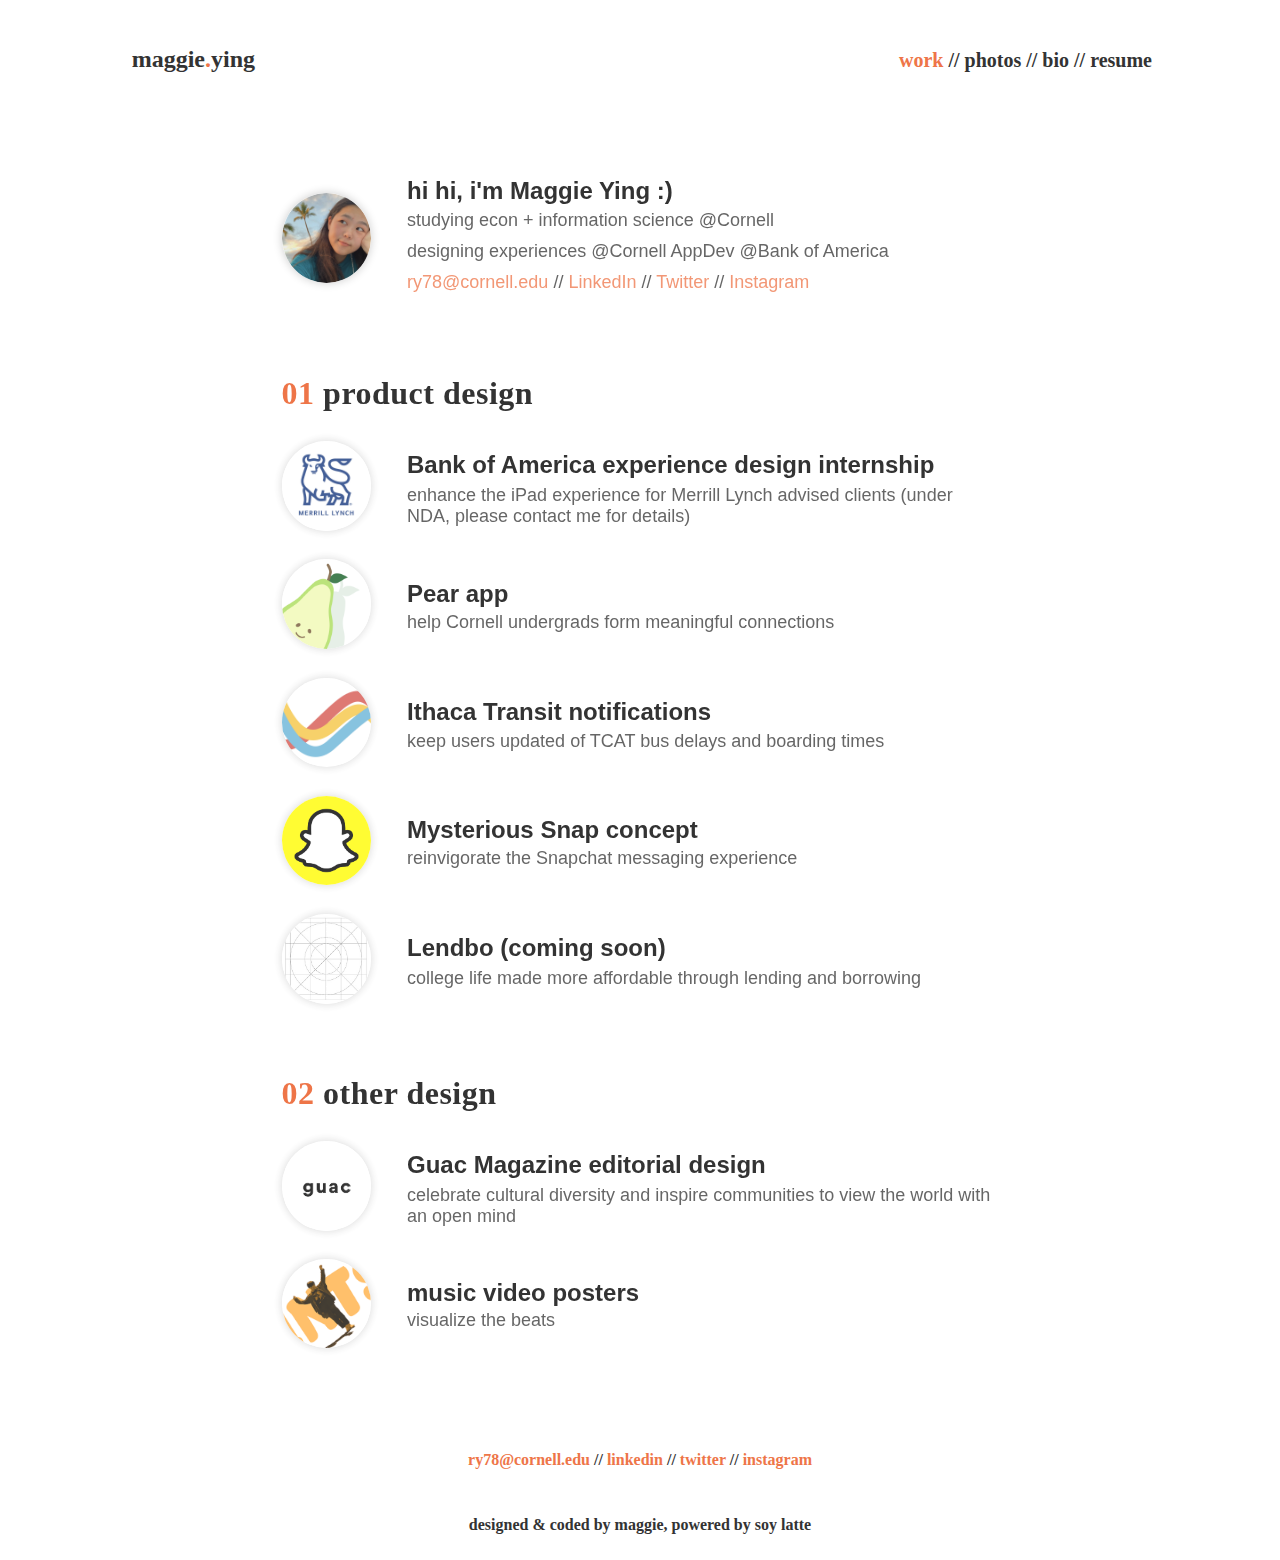
==== index.html @ 54e8ae58 "back to top arrow" ====
<!DOCTYPE html>
<html lang = "en">
<head>
  <meta charset="UTF-8" />
  <meta name="viewport" content="width=device-width, initial-scale=1.0">
  <link rel = "stylesheet" type = "text/css" href = "styles/portfolio.css"/>
  <link rel = "icon" type = "image/png" href="documents/favicon.png"/>
  <link rel="stylesheet" href="plugin/aos/aos.css">
  <script src="scripts/jquery-3.3.1.min.js"></script>
  <script src="scripts/button.js"></script>

  <title>Maggie Ying Portfolio</title>
</head>

<body>

  <script src="plugin/aos/aos.js"></script>
  <script rype="text/javascript">
    AOS.init({
      once: true,
      duration: 800,
    });
  </script>

  <header>

    <!-- m.y. -->

    <!-- nav bar -->
    <nav>

      <a href="index.html" class="my">
      <ul>
      <li>maggie</li><li class="accent">.</li><li>ying</li>
      </ul>
      </a>

      <ul>
        <li><a href = "index.html" class = "current">work</a></li>
        <li>  //  </li>
        <li><a href = "photos.html">photos</a></li>
        <li>  //  </li>
        <li><a href = "bio.html">bio</a></li>
        <li>  //  </li>
        <li><a href = "documents/resume.pdf" target="_blank">resume</a></li>
      </ul>
    </nav>
  </header>

  <main>

  <div class="body" data-aos="fade-up">

    <div id="section00">
      <div class="project">
        <img class = "round_cover" src="documents/me.png" alt="MyMerrill app icon"/>
        <div class="description">
        <h3>hi hi, i'm Maggie Ying :)</h3>
        <h4>studying econ + information science @Cornell</p>
        <h4>designing experiences @Cornell AppDev @Bank of America</p>
        <p><a class="dotted" href = "mailto:ry78@cornell.edu">ry78@cornell.edu</a> // <a class="dotted" href = "https://www.linkedin.com/in/maggie-ying-768607141/" target="_blank">LinkedIn</a> // <a class="dotted" href = "https://twitter.com/maggieying_" target="_blank">Twitter</a> // <a class="dotted" href = "https://www.instagram.com/magsyingphotos/" target="_blank">Instagram</a></p>
      </div>
      </div>

      <!-- section 1: product design -->
      <div id="section01">
        <div>
          <h2 class="accent">01 </h2><h2> product design</h2>
        </div>

        <!-- project 00 -->
        <!-- <a href="www.google.com" class="project-hover">
        <div class="project">
          <img class = "round_cover" src="documents/mediaicon.png" alt="media app icon"/>
          <div class="description">
            <h3>Media mvp (coming soon)</h3>
            <h4>Cornell AppDev // fall 2020</h4>
            <p>leading the product design + development of a news and media platform for Cornell students.</p>
          </div>
        </div>
        <a> -->

        <!-- project 0 -->
        <div class="project-hover">
        <div class="project">
          <img class = "round_cover" src="documents/mymerrillicon.png" alt="MyMerrill app icon"/>
          <div class="description">
            <h3>Bank of America experience design internship</h3>
            <!-- <h4>Bank of America, remote // summer 2020</h4> -->
            <h4>enhance the iPad experience for Merrill Lynch advised clients (under NDA, please contact me for details)</h4>
          </div>
        </div>
      </div>

        <!-- project 1 -->
        <a href="pear.html" class="project-hover">
        <div class="project">
          <img class = "round_cover" src="documents/pearicon.png" alt="pear app icon"/>
          <div class="description">
            <h3>Pear app</h3>
            <!-- <h4>Cornell AppDev // spring 2020</h4> -->
            <h4>help Cornell undergrads form meaningful connections</h4>
          </div>
        </div>
      </a>

        <!-- project 2 -->
        <a href="ithacatransit.html" class="project-hover">
        <div class="project">
          <img class = "round_cover" src="documents/transiticon.png" alt="pear app icon"/>
          <div>
            <h3>Ithaca Transit notifications</h3>
            <!-- <h4 class="secondary">Cornell AppDev // fall 2020</h4> -->
            <h4>keep users updated of TCAT bus delays and boarding times</h4>
        </div>
      </div>
    </a>

        <!-- project 3 -->
        <a href="https://medium.com/@ry78/mysterious-snap-concept-963581db7e20" class="project-hover" target="_blank">
        <div class="project">
          <img class = "round_cover" src="documents/snapicon.png" alt="pear app icon"/>
          <div>
            <h3>Mysterious Snap concept</h3>
            <!-- <h4>individual concept case study // spring 2019</h4> -->
            <h4>reinvigorate the Snapchat messaging experience</h4>
        </div>
      </div>
    </a>

        <!-- project 4 -->
        <div class="project-hover">
        <div class="project">
          <img class = "round_cover" src="documents/mediaicon.png" alt="pear app icon"/>
          <div>
            <h3>Lendbo (coming soon)</h3>
            <!-- <h4>HCI class group project // fall 2019</h4> -->
            <h4>college life made more affordable through lending and borrowing</h4>
        </div>
      </div>
    </div>

      <!-- section 2: other design -->
      <div id="section02">
        <div>
          <h2 class="accent">02 </h2><h2> other design</h2>
        </div>

        <!-- project 5 -->
        <a href="guacmag.html" class="project-hover">
        <div class="project">
          <img class = "round_cover" src="documents/guacicon.png" alt="pear app icon"/>
          <div>
            <h3>Guac Magazine editorial design</h3>
            <!-- <h4>editorial design // fall 2019</h4> -->
            <h4>celebrate cultural diversity and inspire communities to view the world with an open mind</h4>
        </div>
      </div>

      <!-- project 6 -->
      <a href="mvposters.html" class="project-hover">
      <div class="project">
        <img class = "round_cover" src="documents/mvposters/icon.png" alt="pear app icon"/>
        <div>
          <h3>music video posters</h3>
          <!-- <h4>editorial design // fall 2019</h4> -->
          <h4>visualize the beats</h4>
      </div>
    </div>
    </a>

      </div>
    </div>

  </main>

</div>

<button onclick="topFunction()" id="myBtn" title="Go to top">&#10514;</button>


  <footer>

    <div>
    <a class="dotted" href = "mailto:ry78@cornell.edu">ry78@cornell.edu</a> // <a class="dotted" href = "https://www.linkedin.com/in/maggie-ying-768607141/" target="_blank">linkedin</a> // <a class="dotted" href = "https://twitter.com/maggieying_" target="_blank">twitter</a> // <a class="dotted" href = "https://www.instagram.com/magsyingphotos/" target="_blank">instagram</a>
    </div>

    <br/>
    <br/>

    <p class="secondary">designed & coded by maggie, powered by soy latte</p>
  </footer>

</body>



</html>
---- styles/portfolio.css ----
html{
  background-color: #fff;
  scroll-behavior: smooth;
}

body{
  font-family: Avenir, Helvetica, sans-serif;
  font-weight: 400;
  margin: 2% 10%;
  font-size: 20px;
  color: #333;
}

h1{
  font-size: 48px;
  margin: 5% auto 5% auto;
}

h2{
  font-size: 32px;
  font-family: Georgia,'Times New Roman', Times, serif;
  letter-spacing: 0.5px;
  margin-bottom: 5%;
}

h3{
  font-weight: bold;
  font-size: 24px;
  margin: 1% 0px;
}

h4{
  color: #333;
  opacity: 75%;
  font-weight: normal;
  font-size: 18px;
  margin: 0px 0px;
}

p{
  font-size: 18px;
  margin: 10px 0px;
  line-height: 1.2em;
}

.accent{
  color: #EE7548;
}

/* links */
a{
  text-decoration: none;
  color: #EE7548;
  transition: 0.3s;
}

a.current{
  color: #EE7548;
}

a:hover{
  color: #EE7548;
  transition: 0.3s;
}

/* nav bar  */

.my li{
  color: #333;
  font-size: 24px;
  font-weight: bold;
  display: inline;
}

.my li.accent{
  color: #EE7548;
}

a.my{
  transition: 0.3s;
}

a.my:hover{
  text-decoration: none;
  transition: 0.3s;
}

nav{
  display: flex;
  flex-direction: row;
  justify-content: space-between;
  align-items: baseline;
  font-family: Georgia,'Times New Roman', Times, serif;
  font-weight: bold;
}

nav a{
  color: #333;
}

nav div{
  display: inline;
}

nav ul{
  padding-left: 0px;
  margin-left: 3%;
}

nav li{
  display: inline;
  font-size: 20px;
  font-family: Georgia,'Times New Roman', Times, serif;
  font-weight: bold;
}

/* footer */

footer{
  text-align: center;
  margin-top: 10%;
  font-size: 16px;
  font-family: Georgia,'Times New Roman', Times, serif;
  font-weight: bold;
}

footer p{
  font-size: 16px;
  font-family: Georgia,'Times New Roman', Times, serif;
  font-weight: bold;
}

/* index page */
.body{
  display: flex;
  flex-direction: row;
  width: 70%;
  margin: 5% auto;
}

.body h1{
  display: inline;
}

#section00 h2{
  display: inline;
}

#section01{
  margin-top: 10%;
}

#section01 h2{
  display: inline;
}

#section02{
  margin-top: 10%;
}

#section02 h2{
  display: inline;
}

#section03{
  margin-top: 15%;
}

#section03 h2{
  display: inline;
}

#section04 h2{
  display: inline;
}

div.project{
  display: flex;
  flex-direction: row;
  align-items: center;
  margin-top: 4%;
  /* width: 95%; */
}

img.round_cover{
  width: 12.5%;
  margin-right: 5%;
  border-radius: 100px;
  box-shadow: 0px 0px 10px 0px rgba(0,0,0,0.2);
}

.project-hover{
  text-decoration: none !important;
  color: #333;
  transition: 0.3s;
}

.project-hover:hover p{
  color: #333;
  transition: 0.3s;
}

.project-hover img{
  opacity: 80%;
  transition: 0.3s;
}

.project-hover:hover img{
  opacity: 100%;
  transition: 0.3s;
  box-shadow: 0px 0px 10px 0px rgba(238, 117, 72, 0.5);
}

/* images in project pages */

.pics{
  display: block;
  text-align: center;
  width: 100%;
  margin: 5% auto 0% auto;
}

.caption{
  text-align: center;
  font-size: 12px;
}

.guacpics{
  display: block;
  text-align: center;
  width: 100%;
  margin: 5% auto;
  box-shadow: 0px 0px 5px 0px rgba(0,0,0,0.2);
}


/* portfolio pages */
.pages{
  width: 70%;
  margin: auto auto;
}

div.project-overview{
  display: flex;
  flex-direction: row;
  width: 80%;
  margin: 5% auto 15% auto;
  align-items: flex-end;
}

.project-overview-pics{
  width: 80%;
}

table{
  margin-bottom: 15%;
  width: 100%;
}

th{
  vertical-align: top;
  text-align: left;
  font-weight: normal;
  padding: 1.5%;
  font-size: 18px;
}

th.overview-title{
  font-weight: bold;
  width: 20%;
}

.project-overview h1{
  display: inline;
}

.pages h2{
  display: inline;
}

.pages p{
  margin: 4% 0%;
  line-height: 1.5em;
}

div.more-projects{
  text-align: center;
  margin-top: 5%;
}

.prototype-container{
  display: flex;
  flex-direction: row;
  align-items: flex-end;
}

.prototype-video{
  width: 100%;
}

.prototype-video-transit{
  width: 75%;
  margin-bottom: 15%;
}

.prototype-description{
  width: 100%;
  margin-bottom: 10%;
}

/* accent colors */
.accent-pear{
  color: #ABDD5B;
}

a.accent-pear{
  color: #176027;
}

.accent-transit{
  color: #7BB3D3;
}

/* bio page */
#bio{
  width: 80%;
  display: flex;
  flex-direction: row;
  margin: 5% auto;
}

#bio img{
  width: 80%;
  box-shadow: 0px 0px 5px 0px rgba(0,0,0,0.2);
}

#bio p{
  margin: 5% 0%;
  line-height: 1.2em;
}

/* photo pages */
.photos{
  width: 35%;
  display: block;
  margin: 2% auto;
  box-shadow: 0px 0px 5px 0px rgba(0,0,0,0.2);
}

h2.photos-title{
  text-align: center;
}

/* horizontal scroll for photos page*/

.horizontal-scroll {
  display: flex;
  flex-wrap: nowrap;
  overflow: auto;
  align-items: center;
}

.horizontal-photo {
  flex: 0 0 auto;
  width: 40%;
  margin-right: 2%;
  box-shadow: 0px 0px 5px 0px rgba(0,0,0,0.5);
  overflow: hidden;
}

.horizontal-photo-wide {
  flex: 0 0 auto;
  width: 75%;
  height: 50%;
  margin-right: 2%;
  box-shadow: 0px 0px 5px 0px rgba(0,0,0,0.5);
  overflow: hidden;
}

/* back to top */
#myBtn {
  display: none; /* Hidden by default */
  position: fixed; /* Fixed/sticky position */
  bottom: 10%; /* Place the button at the bottom of the page */
  right: 10%; /* Place the button 30px from the right */
  z-index: 99; /* Make sure it does not overlap */
  border: none; /* Remove borders */
  outline: none; /* Remove outline */
  background-color: #fff; /* Set a background color */
  color: #979797; /* Text color */
  opacity: 50%;
  cursor: pointer; /* Add a mouse pointer on hover */
  padding: 0px 0px; /* Some padding */
  border-radius: 500px; /* Rounded corners */
  font-size: 24px; /* Increase font size */
  font-weight: bold;
  transition: 0.3s;
}

#myBtn:hover {
  opacity: 100%;
  color: #EE7548; /* Text color */
  transition: 0.3s;
}


/* responsive */
@media screen and (max-width: 600px){


body{
    font-family: Avenir, Helvetica, sans-serif;
    font-weight: 400;
    margin: 10% 5%;
    font-size: 12px;
    color: #333;
  }

  h1{
    font-size: 36px;
    margin: 5% auto 5% auto;
  }

  h2{
    font-size: 24px;
    font-family: Georgia,'Times New Roman', Times, serif;
    font-weight: bold;
    margin-bottom: 5%;
  }

  h3{
    font-weight: bold;
    font-size: 16px;
    margin: 1% 0px;
  }

  h4{
    color: #333;
    opacity: 75%;
    font-weight: normal;
    font-size: 12px;
    margin: 0px 0px;
  }

  p{
    font-size: 12px;
    margin: 10px 0px;
    line-height: 1.2em;
  }


  .my li{
    color: #333;
    font-size: 18px;
    font-weight: bold;
    display: inline;
  }

  nav li{
    display: inline;
    font-size: 12px;
    font-weight: 500;
    font-family: Georgia, 'Times New Roman', Times, serif;
    font-weight: bold;
  }

  /* footer */

  footer{
    text-align: center;
    margin-top: 10%;
    font-size: 10px;
    font-family: Georgia, 'Times New Roman', Times, serif;
    font-weight: bold;
  }

  footer p{
    font-size: 10px;
    font-family: Georgia, 'Times New Roman', Times, serif;
    font-weight: bold;
  }

  /* index page */
  .body{
    display: flex;
    flex-direction: row;
    width: 97.5%;
    margin: 5% auto;
  }

  div.project{
    display: flex;
    flex-direction: row;
    align-items:flex-start;
    margin-top: 10%;
    /* width: 95%; */
  }

  img.round_cover{
    width: 75px;
    margin-right: 10px;
    border-radius: 100px;
    box-shadow: 0px 0px 10px 0px rgba(0,0,0,0.2);
  }

  .caption{
    text-align: center;
    font-size: 8px;
  }


  /* portfolio pages */
  .pages{
    width: 97.5%;
    margin: auto auto;
  }

  div.project-overview{
    display: flex;
    flex-direction: column;
    width: 97.5%;
    align-items: flex-start;
  }

  .project-overview-pics{
    width: 50%;
  }

  th{
    vertical-align: top;
    text-align: left;
    font-weight: normal;
    padding: 1.5%;
    font-size: 12px;
  }

  .pages h2{
    display: inline;
  }

  .pages p{
    margin: 4% 0%;
    line-height: 1.3em;
  }

  div.more-projects{
    text-align: center;
    margin-top: 5%;
  }

  .prototype-container{
    display: flex;
    flex-direction: row;
    align-items: flex-end;
    justify-content: space-between;
  }

  .prototype-video{
    width: 100%;
  }

  .prototype-video-transit{
    width: 75%;
    margin-bottom: 15%;
  }

  .prototype-description{
    width: 120%;
    margin-bottom: 10%;
  }

  #bio{
    width: 95%;
    display: flex;
    flex-direction: column;
    margin: 5% auto;
  }

  .horizontal-photo {
    flex: 0 0 auto;
    width: 80%;
    margin-right: 2%;
    box-shadow: 0px 0px 5px 0px rgba(0,0,0,0.5);
    overflow: hidden;
  }

  .horizontal-photo-wide {
    flex: 0 0 auto;
    width: 100%;
    height: 80%;
    margin-right: 2%;
    box-shadow: 0px 0px 5px 0px rgba(0,0,0,0.5);
    overflow: hidden;
  }
}
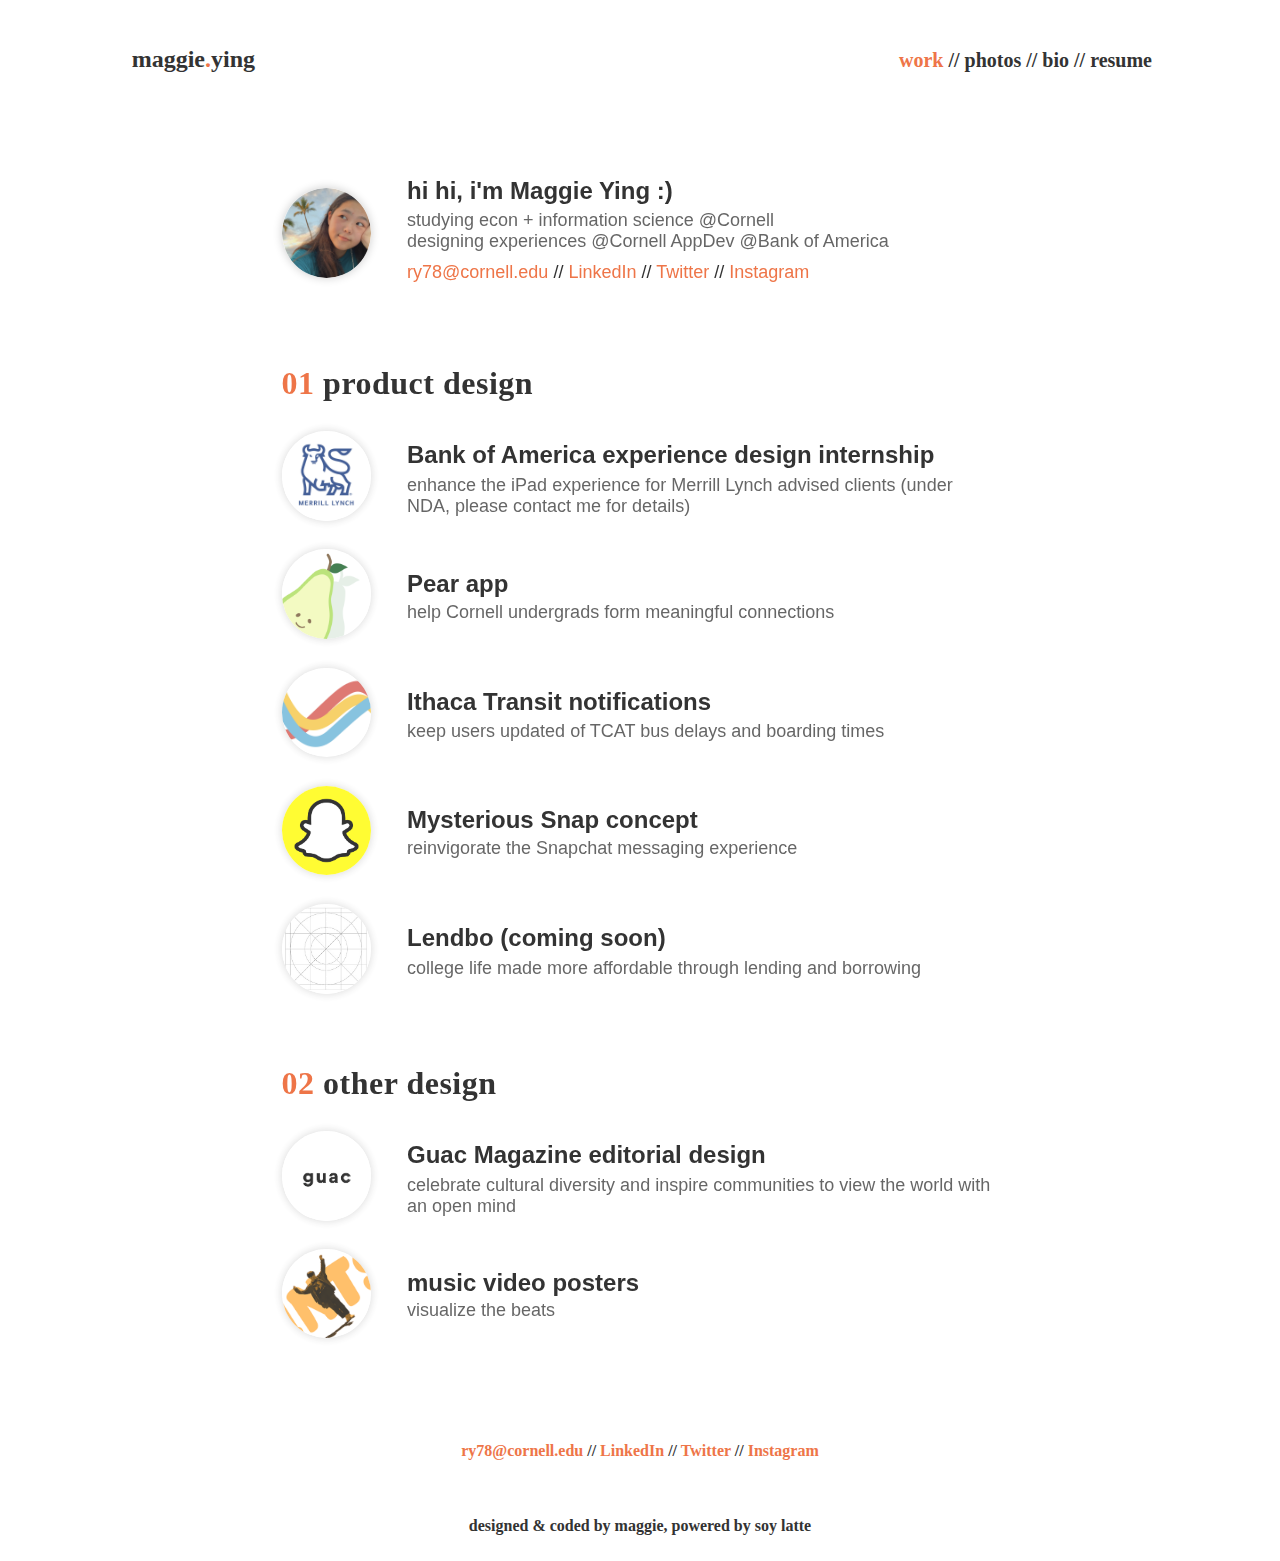
==== commit da8b9812: "footer capitalization fix, debug" ====
--- a/index.html
+++ b/index.html
@@ -15,7 +15,7 @@
 <body>
 
   <script src="plugin/aos/aos.js"></script>
-  <script rype="text/javascript">
+  <script type="text/javascript">
     AOS.init({
       once: true,
       duration: 800,
@@ -53,14 +53,15 @@
 
     <div id="section00">
       <div class="project">
-        <img class = "round_cover" src="documents/me.png" alt="MyMerrill app icon"/>
+        <img class = "round_cover" src="documents/me.png" alt="introduction"/>
         <div class="description">
         <h3>hi hi, i'm Maggie Ying :)</h3>
-        <h4>studying econ + information science @Cornell</p>
-        <h4>designing experiences @Cornell AppDev @Bank of America</p>
+        <h4>studying econ + information science @Cornell</h4>
+        <h4>designing experiences @Cornell AppDev @Bank of America</h4>
         <p><a class="dotted" href = "mailto:ry78@cornell.edu">ry78@cornell.edu</a> // <a class="dotted" href = "https://www.linkedin.com/in/maggie-ying-768607141/" target="_blank">LinkedIn</a> // <a class="dotted" href = "https://twitter.com/maggieying_" target="_blank">Twitter</a> // <a class="dotted" href = "https://www.instagram.com/magsyingphotos/" target="_blank">Instagram</a></p>
       </div>
       </div>
+
 
       <!-- section 1: product design -->
       <div id="section01">
@@ -156,6 +157,7 @@
             <h4>celebrate cultural diversity and inspire communities to view the world with an open mind</h4>
         </div>
       </div>
+    </a>
 
       <!-- project 6 -->
       <a href="mvposters.html" class="project-hover">
@@ -171,18 +173,19 @@
 
       </div>
     </div>
-
+</div>
+</div>
   </main>
 
-</div>
-
-<button onclick="topFunction()" id="myBtn" title="Go to top">&#10514;</button>
+<!-- </div> -->
+
+<button onclick="topFunction()" id="myBtn" title="Go to top">&#8638;</button>
 
 
   <footer>
 
     <div>
-    <a class="dotted" href = "mailto:ry78@cornell.edu">ry78@cornell.edu</a> // <a class="dotted" href = "https://www.linkedin.com/in/maggie-ying-768607141/" target="_blank">linkedin</a> // <a class="dotted" href = "https://twitter.com/maggieying_" target="_blank">twitter</a> // <a class="dotted" href = "https://www.instagram.com/magsyingphotos/" target="_blank">instagram</a>
+        <p><a class="dotted" href = "mailto:ry78@cornell.edu">ry78@cornell.edu</a> // <a class="dotted" href = "https://www.linkedin.com/in/maggie-ying-768607141/" target="_blank">LinkedIn</a> // <a class="dotted" href = "https://twitter.com/maggieying_" target="_blank">Twitter</a> // <a class="dotted" href = "https://www.instagram.com/magsyingphotos/" target="_blank">Instagram</a></p>
     </div>
 
     <br/>
--- a/styles/portfolio.css
+++ b/styles/portfolio.css
@@ -392,8 +392,7 @@
   cursor: pointer; /* Add a mouse pointer on hover */
   padding: 0px 0px; /* Some padding */
   border-radius: 500px; /* Rounded corners */
-  font-size: 24px; /* Increase font size */
-  font-weight: bold;
+  font-size: 48px; /* Increase font size */
   transition: 0.3s;
 }
 
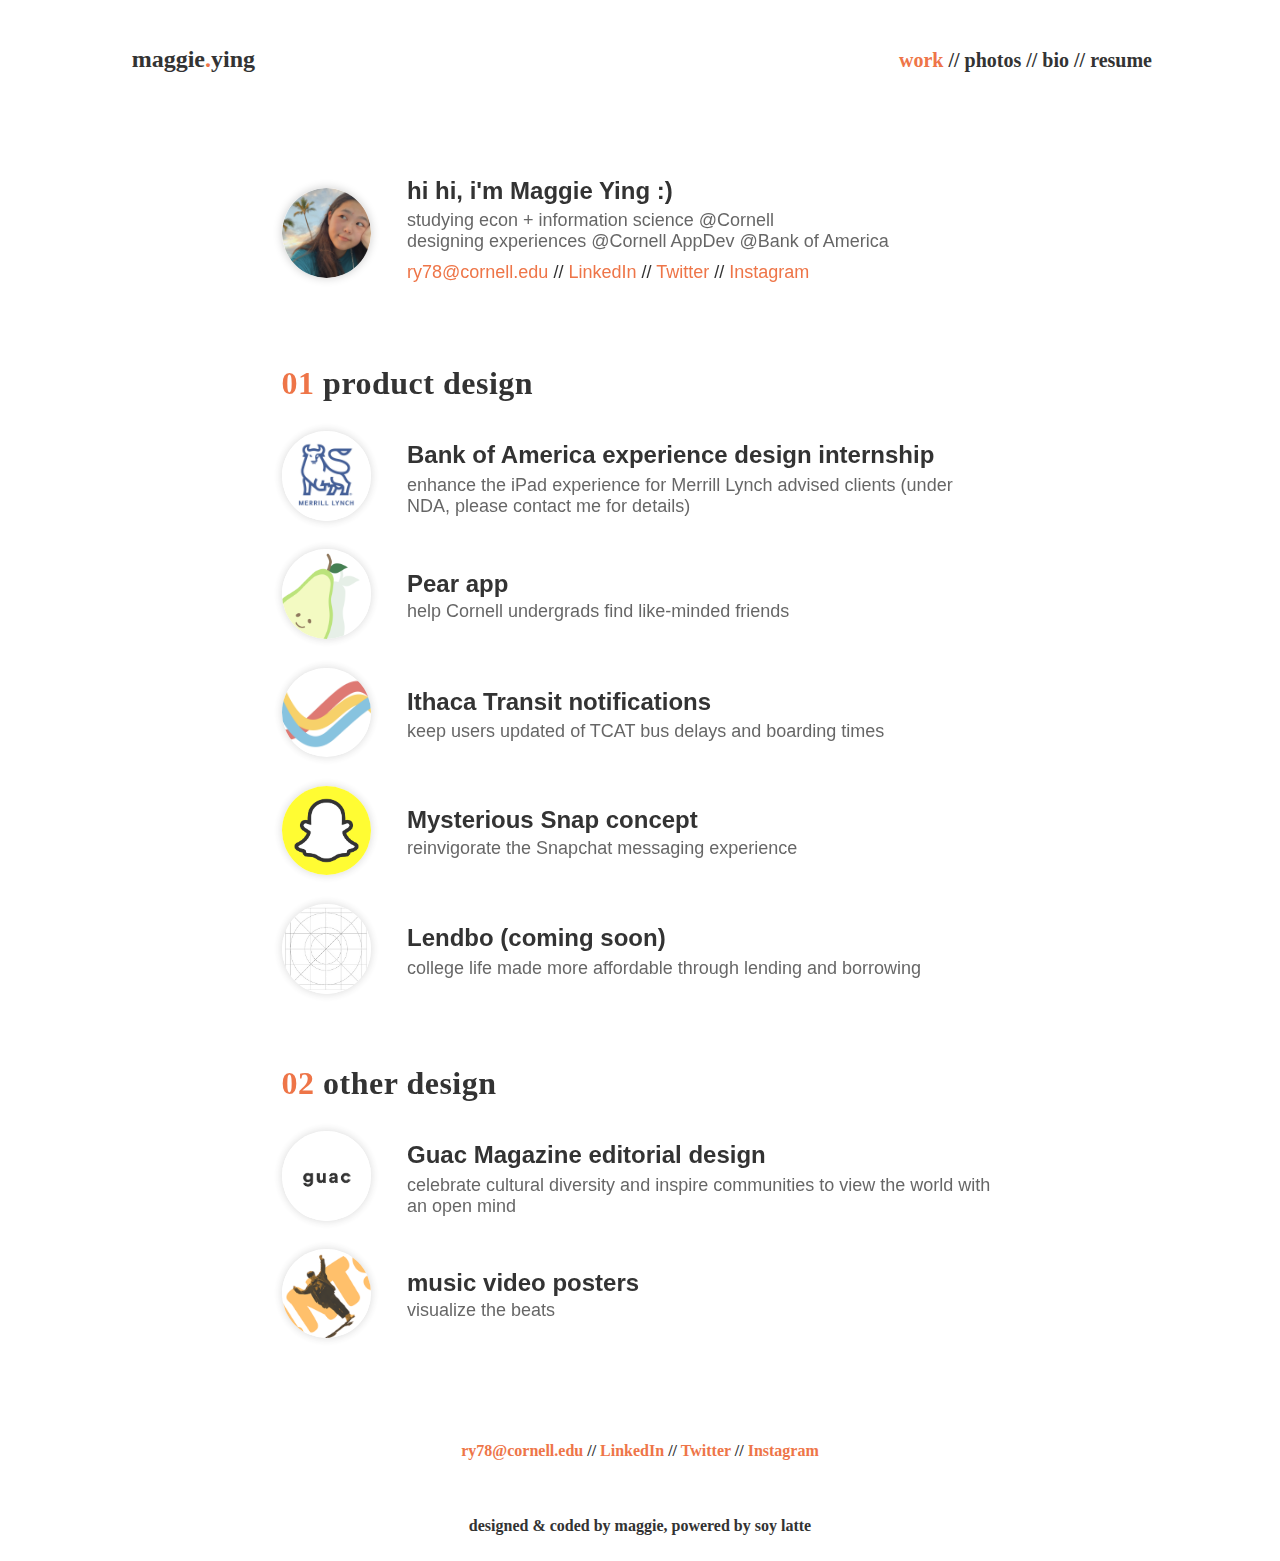
==== commit 37b28b0b: "pear overview update" ====
--- a/index.html
+++ b/index.html
@@ -100,7 +100,7 @@
           <div class="description">
             <h3>Pear app</h3>
             <!-- <h4>Cornell AppDev // spring 2020</h4> -->
-            <h4>help Cornell undergrads form meaningful connections</h4>
+            <h4>help Cornell undergrads find like-minded friends</h4>
           </div>
         </div>
       </a>
--- a/styles/portfolio.css
+++ b/styles/portfolio.css
@@ -243,17 +243,17 @@
 div.project-overview{
   display: flex;
   flex-direction: row;
-  width: 80%;
+  width: 90%;
   margin: 5% auto 15% auto;
   align-items: flex-end;
 }
 
 .project-overview-pics{
-  width: 80%;
+  width: 70%;
 }
 
 table{
-  margin-bottom: 15%;
+  margin-bottom: 10%;
   width: 100%;
 }
 
@@ -591,4 +591,18 @@
     box-shadow: 0px 0px 5px 0px rgba(0,0,0,0.5);
     overflow: hidden;
   }
-}
+
+  #myBtn {
+    /* color: white; */
+    display: none;
+    font-size: 0px;
+    /* opacity: 0; */
+    /* color: none; */
+  }
+
+  #myBtn:hover{
+    display: none;
+    font-size: 0px;
+  }
+
+}
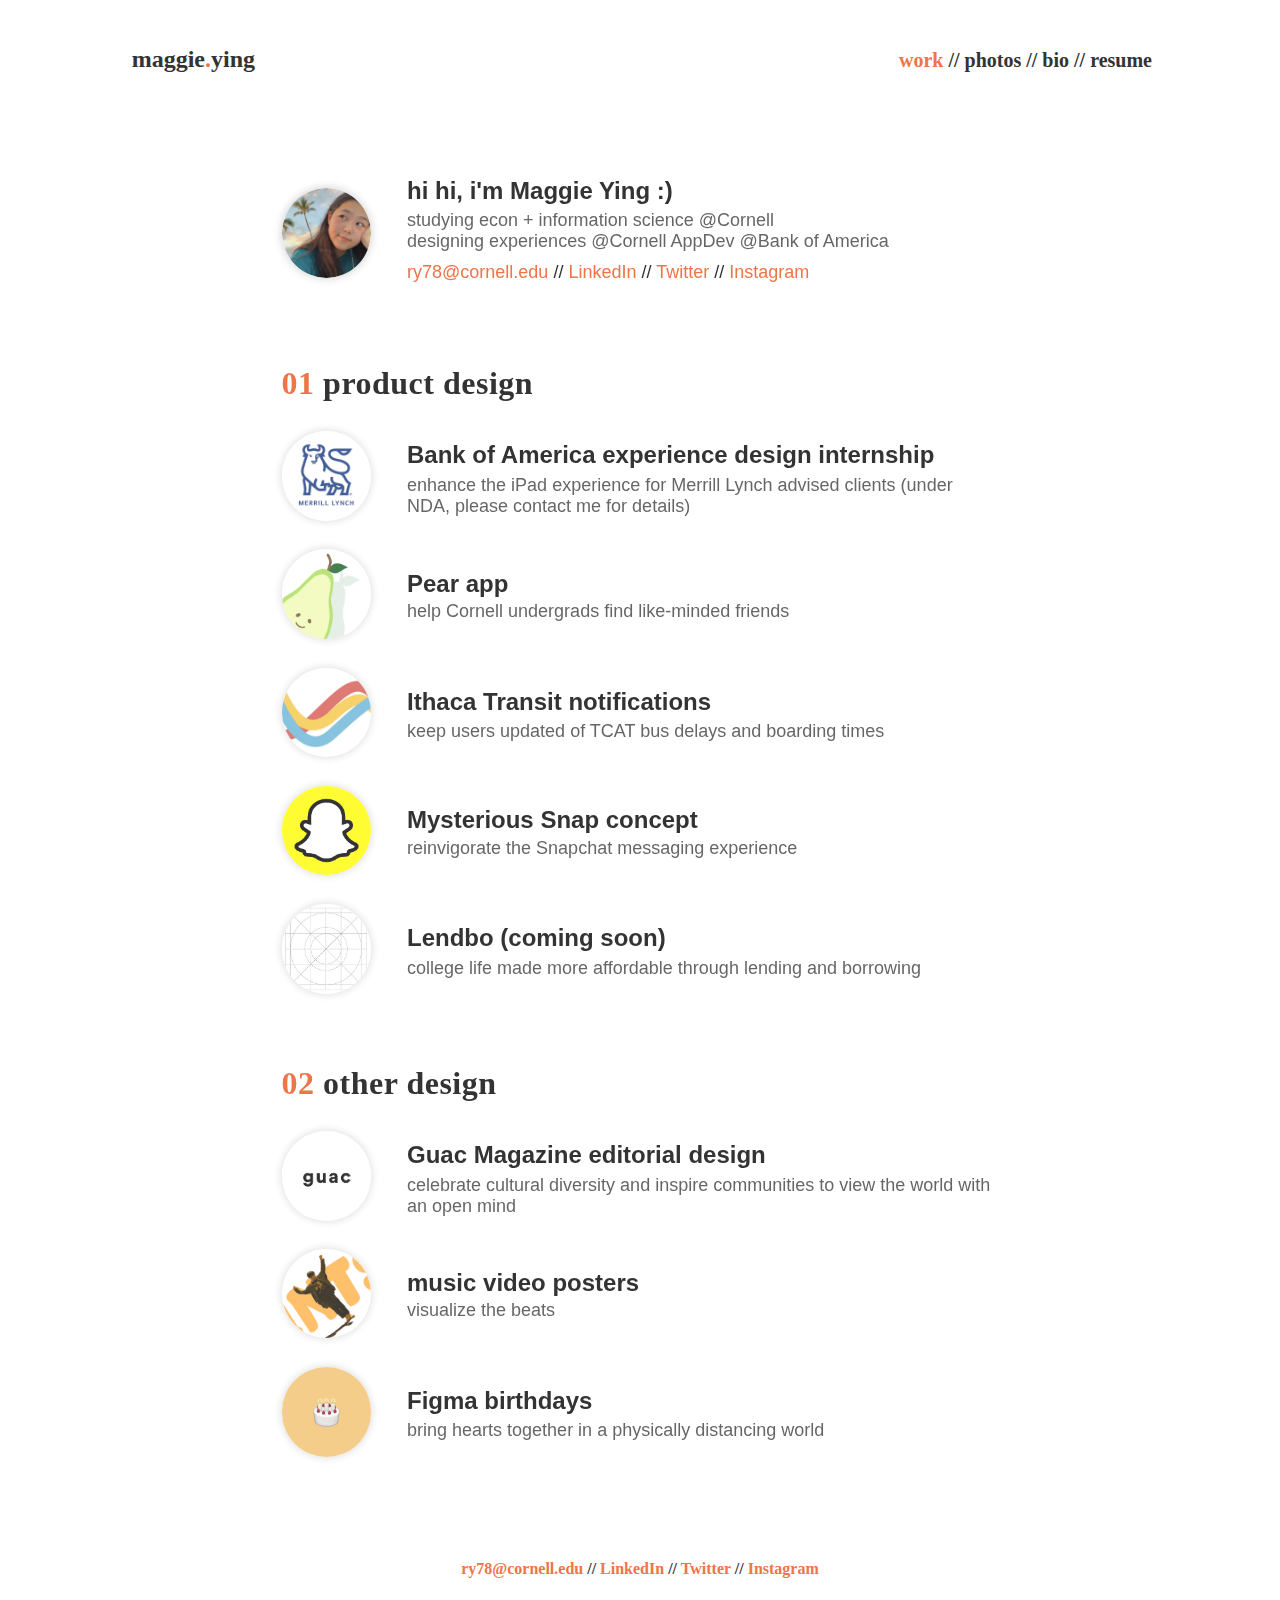
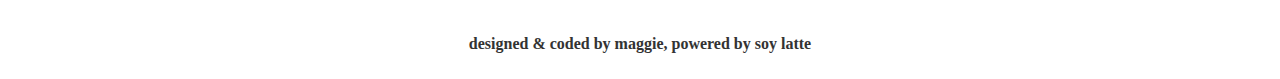
==== commit de12d0c3: "Figma Birthday page update" ====
--- a/index.html
+++ b/index.html
@@ -162,7 +162,7 @@
       <!-- project 6 -->
       <a href="mvposters.html" class="project-hover">
       <div class="project">
-        <img class = "round_cover" src="documents/mvposters/icon.png" alt="pear app icon"/>
+        <img class = "round_cover" src="documents/mvposters/icon.png" alt="mv posters cover"/>
         <div>
           <h3>music video posters</h3>
           <!-- <h4>editorial design // fall 2019</h4> -->
@@ -171,6 +171,18 @@
     </div>
     </a>
 
+      <!-- project  -->
+      <a href="birthday.html" class="project-hover">
+      <div class="project">
+        <img class = "round_cover" src="documents/birthdaycover.png" alt="birthday cover"/>
+        <div>
+          <h3>Figma birthdays</h3>
+          <!-- <h4>editorial design // fall 2019</h4> -->
+          <h4>bring hearts together in a physically distancing world</h4>
+      </div>
+    </div>
+    </a>
+
       </div>
     </div>
 </div>
--- a/styles/portfolio.css
+++ b/styles/portfolio.css
@@ -233,6 +233,13 @@
   box-shadow: 0px 0px 5px 0px rgba(0,0,0,0.2);
 }
 
+.birthdaypics{
+  display: block;
+  text-align: center;
+  width: 100%;
+  margin: 5% auto;
+}
+
 
 /* portfolio pages */
 .pages{
@@ -296,6 +303,12 @@
 
 .prototype-video{
   width: 100%;
+}
+
+.cake-video{
+  width: 70%;
+  display: block;
+  margin: auto auto;
 }
 
 .prototype-video-transit{
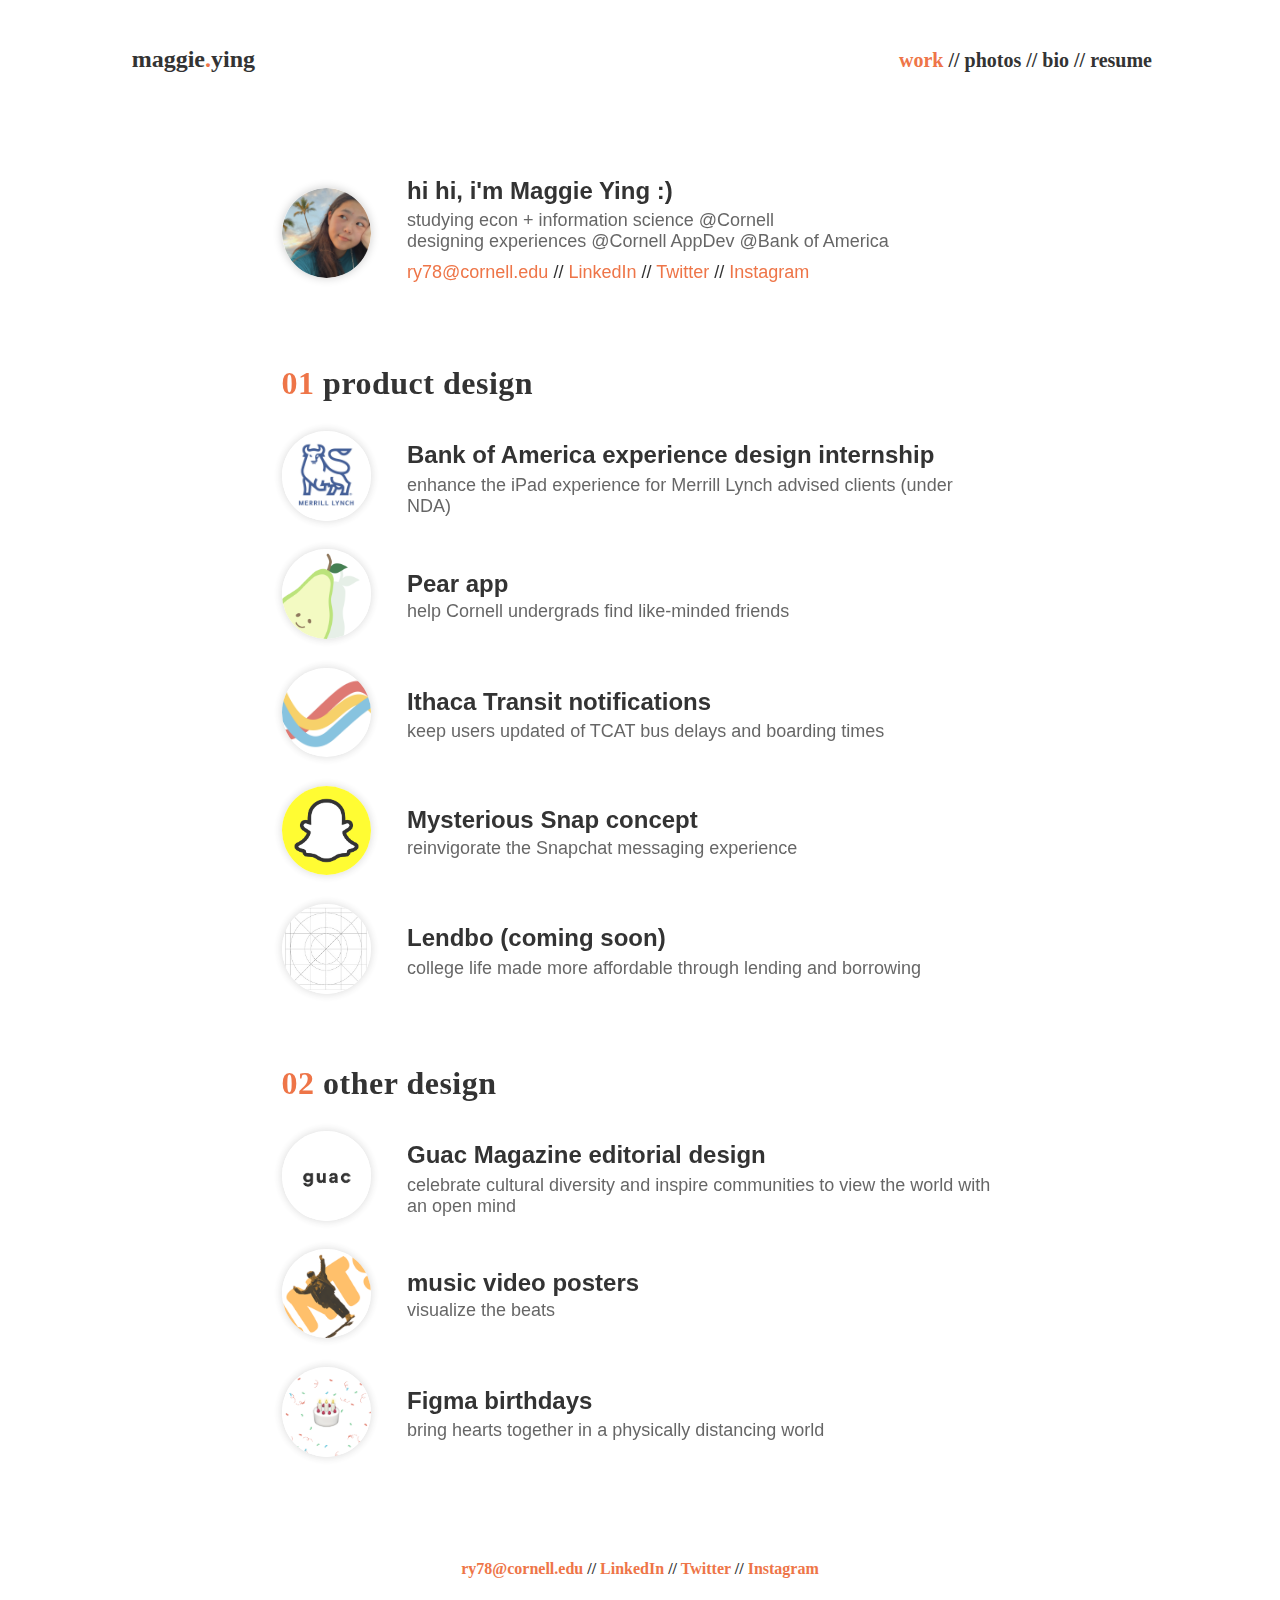
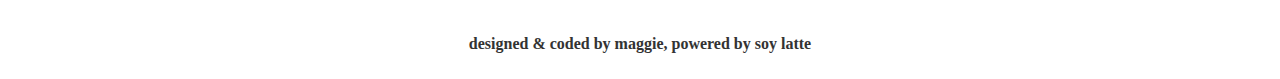
==== commit 9a472ccf: "bofa page" ====
--- a/index.html
+++ b/index.html
@@ -82,16 +82,16 @@
         <a> -->
 
         <!-- project 0 -->
-        <div class="project-hover">
+        <a href="bofa.html" class="project-hover">
         <div class="project">
           <img class = "round_cover" src="documents/mymerrillicon.png" alt="MyMerrill app icon"/>
           <div class="description">
             <h3>Bank of America experience design internship</h3>
             <!-- <h4>Bank of America, remote // summer 2020</h4> -->
-            <h4>enhance the iPad experience for Merrill Lynch advised clients (under NDA, please contact me for details)</h4>
+            <h4>enhance the iPad experience for Merrill Lynch advised clients (under NDA)</h4>
           </div>
         </div>
-      </div>
+    </a>
 
         <!-- project 1 -->
         <a href="pear.html" class="project-hover">
--- a/styles/portfolio.css
+++ b/styles/portfolio.css
@@ -130,6 +130,10 @@
   font-weight: bold;
 }
 
+p.problem{
+  font-weight: bold;
+}
+
 /* index page */
 .body{
   display: flex;
@@ -236,7 +240,7 @@
 .birthdaypics{
   display: block;
   text-align: center;
-  width: 100%;
+  width: 90%;
   margin: 5% auto;
 }
 
@@ -257,6 +261,23 @@
 
 .project-overview-pics{
   width: 70%;
+}
+
+div.project-overview-ipad{
+  display: flex;
+  flex-direction: row;
+  width: 100%;
+  margin: 5% auto 15% auto;
+  align-items: flex-end;
+}
+
+.project-overview-pics-ipad{
+  width: 70%;
+  margin-bottom: 10%;
+}
+
+div.ipad{
+  width: 200%;
 }
 
 table{
@@ -332,6 +353,10 @@
 
 .accent-transit{
   color: #7BB3D3;
+}
+
+.accent-bofa{
+  color: #1A4BC5;
 }
 
 /* bio page */
@@ -538,6 +563,21 @@
     width: 50%;
   }
 
+  div.project-overview-ipad{
+    display: flex;
+    flex-direction: column;
+    width: 97.5%;
+    align-items: flex-start;
+  }
+
+  .project-overview-pics-ipad{
+    width: 70%;
+  }
+
+  div.ipad{
+    width: 100%;
+  }
+
   th{
     vertical-align: top;
     text-align: left;
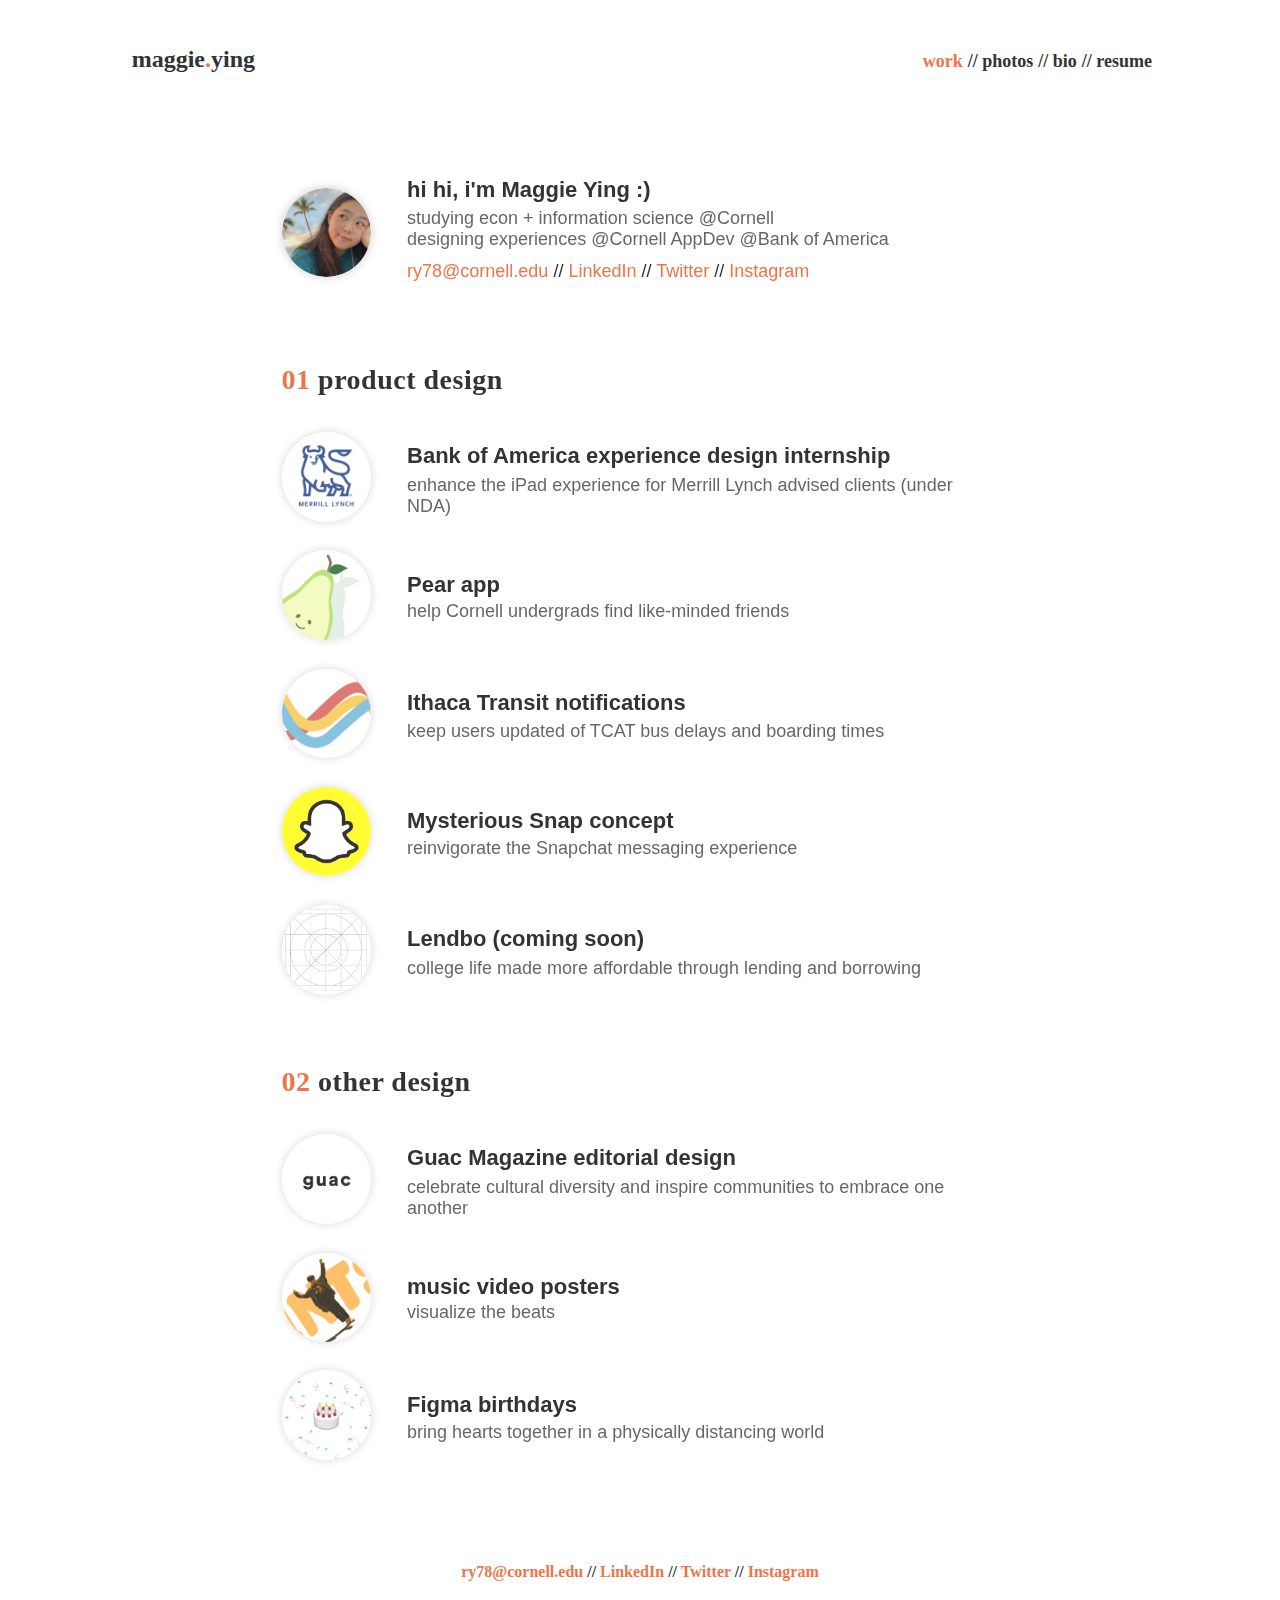
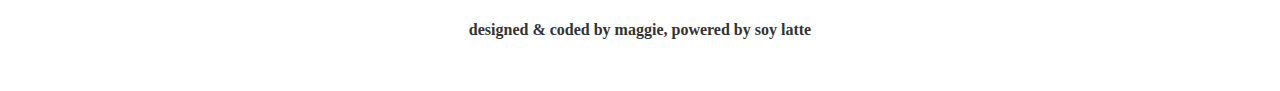
==== commit b08f69e8: "some spacing fixes" ====
--- a/index.html
+++ b/index.html
@@ -18,7 +18,7 @@
   <script type="text/javascript">
     AOS.init({
       once: true,
-      duration: 800,
+      duration: 1200,
     });
   </script>
 
@@ -65,7 +65,7 @@
 
       <!-- section 1: product design -->
       <div id="section01">
-        <div>
+        <div class="h2">
           <h2 class="accent">01 </h2><h2> product design</h2>
         </div>
 
@@ -143,7 +143,7 @@
 
       <!-- section 2: other design -->
       <div id="section02">
-        <div>
+        <div class="h2">
           <h2 class="accent">02 </h2><h2> other design</h2>
         </div>
 
@@ -154,7 +154,7 @@
           <div>
             <h3>Guac Magazine editorial design</h3>
             <!-- <h4>editorial design // fall 2019</h4> -->
-            <h4>celebrate cultural diversity and inspire communities to view the world with an open mind</h4>
+            <h4>celebrate cultural diversity and inspire communities to embrace one another</h4>
         </div>
       </div>
     </a>
@@ -201,7 +201,6 @@
     </div>
 
     <br/>
-    <br/>
 
     <p class="secondary">designed & coded by maggie, powered by soy latte</p>
   </footer>
--- a/styles/portfolio.css
+++ b/styles/portfolio.css
@@ -17,15 +17,18 @@
 }
 
 h2{
-  font-size: 32px;
+  font-size: 28px;
   font-family: Georgia,'Times New Roman', Times, serif;
   letter-spacing: 0.5px;
+}
+
+div.h2{
   margin-bottom: 5%;
 }
 
 h3{
   font-weight: bold;
-  font-size: 24px;
+  font-size: 22px;
   margin: 1% 0px;
 }
 
@@ -40,7 +43,7 @@
 p{
   font-size: 18px;
   margin: 10px 0px;
-  line-height: 1.2em;
+  line-height: 1.25em;
 }
 
 .accent{
@@ -109,7 +112,7 @@
 
 nav li{
   display: inline;
-  font-size: 20px;
+  font-size: 18px;
   font-family: Georgia,'Times New Roman', Times, serif;
   font-weight: bold;
 }
@@ -119,6 +122,7 @@
 footer{
   text-align: center;
   margin-top: 10%;
+  margin-bottom: 5%;
   font-size: 16px;
   font-family: Georgia,'Times New Roman', Times, serif;
   font-weight: bold;
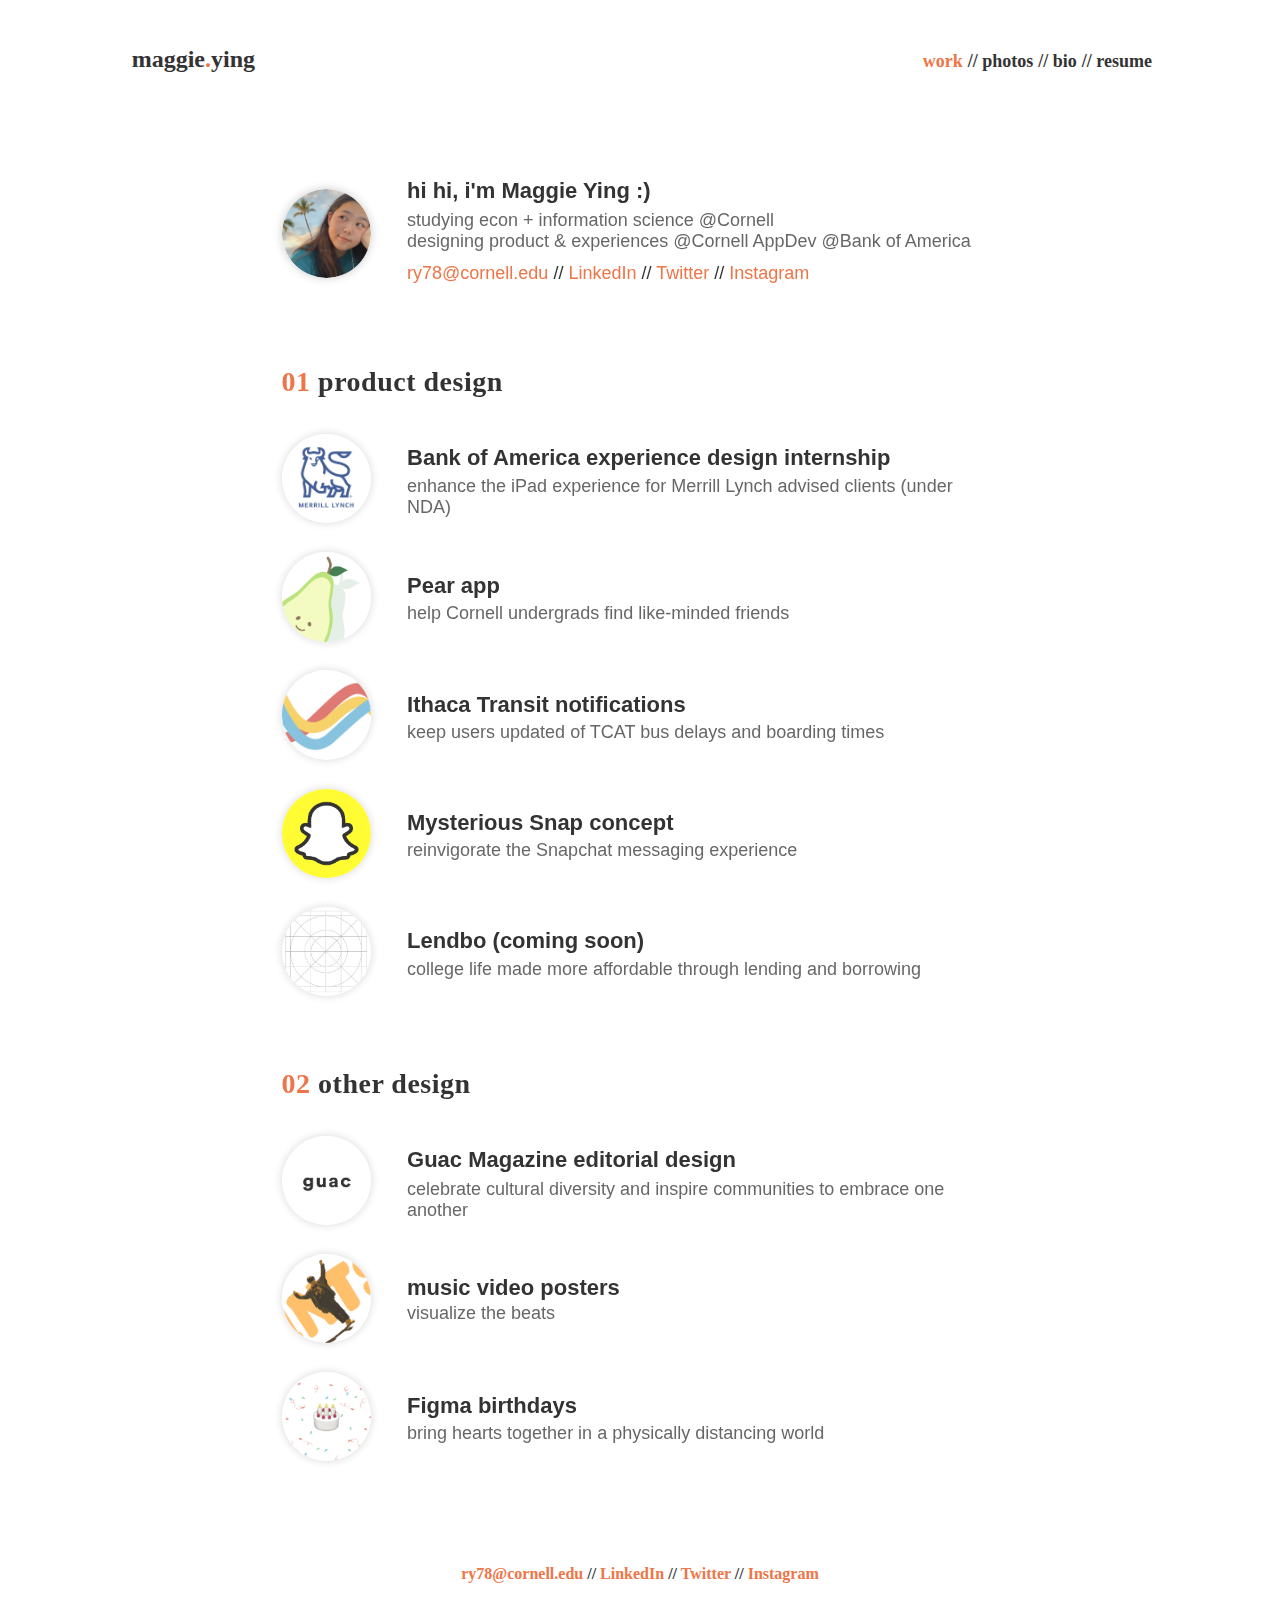
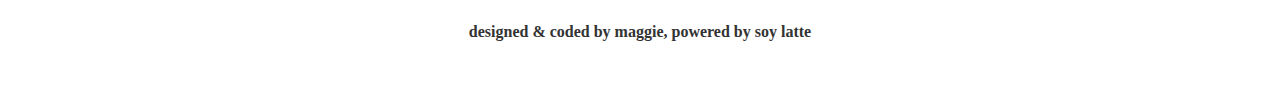
==== commit 572d90ec: "fix" ====
--- a/index.html
+++ b/index.html
@@ -57,7 +57,7 @@
         <div class="description">
         <h3>hi hi, i'm Maggie Ying :)</h3>
         <h4>studying econ + information science @Cornell</h4>
-        <h4>designing experiences @Cornell AppDev @Bank of America</h4>
+        <h4>designing product & experiences @Cornell AppDev @Bank of America</h4>
         <p><a class="dotted" href = "mailto:ry78@cornell.edu">ry78@cornell.edu</a> // <a class="dotted" href = "https://www.linkedin.com/in/maggie-ying-768607141/" target="_blank">LinkedIn</a> // <a class="dotted" href = "https://twitter.com/maggieying_" target="_blank">Twitter</a> // <a class="dotted" href = "https://www.instagram.com/magsyingphotos/" target="_blank">Instagram</a></p>
       </div>
       </div>
